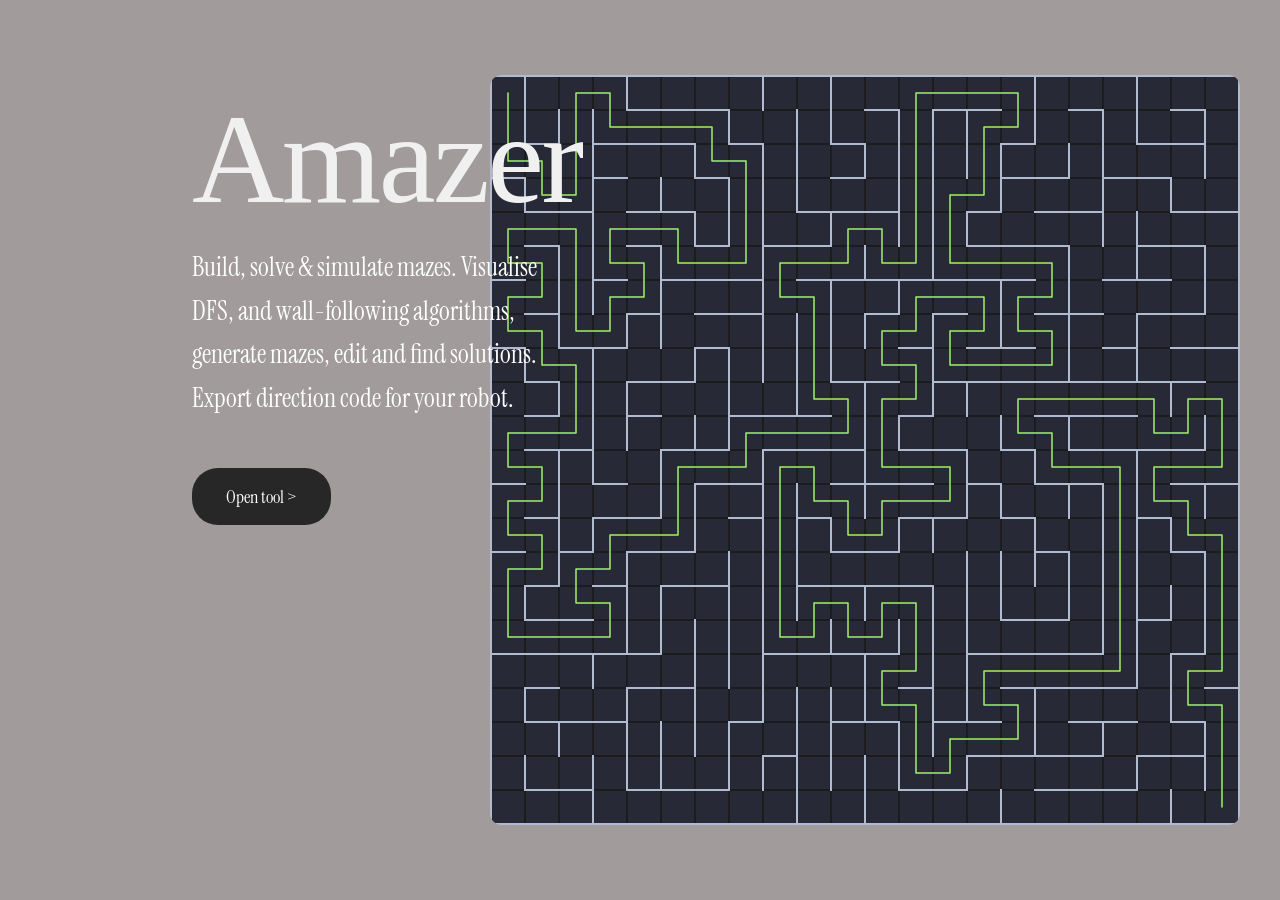
==== src/pages/home.html @ ba1363d7 "(commit96) Remapped all the files, created a home page, implemented maze generation and solving." ====
<!DOCTYPE html>
<html lang="en">
<head>
    <meta charset="UTF-8">
    <meta name="viewport" content="width=device-width, initial-scale=1.0">
    <title>Amazer</title>
    <link rel="preconnect" href="https://fonts.googleapis.com">
    <link rel="preconnect" href="https://fonts.gstatic.com" crossorigin>
    <link href="https://fonts.googleapis.com/css2?family=Instrument+Serif:ital@0;1&family=DM+Mono:wght@300;400&display=swap" rel="stylesheet">
    <link rel="stylesheet" href="../../src/css/home.css">
</head>
<body>
    <div class="bg-layer" id="bgLayer"></div>
    <div class="content">
        <h1>Amazer</h1>
        <p class="sub">Build, solve & simulate mazes. Visualise DFS, and wall-following algorithms, <br>generate mazes, edit and find solutions. Export direction code for your robot.</p>
        <a href="../../index.html" class="cta">
            Open tool  >
        </a>
    </div>
    <script src="../../src/JS/home.js"></script>
</body>
</html>
---- src/css/home.css ----
body 
{
    margin: 0;
    padding: 8vw;
    background: #a19b9b;
    height: 100vh;
    overflow: hidden;
}            

.maze-canvas 
{
    position: absolute;
    top: 50%;
    transform: translateY(-50%);
    right: 40px;
    left: auto !important;
    border-radius: 12px;
}

*, *::before, *::after 
{
    box-sizing: border-box;
    margin: 0;
    padding: 0;
}

.content 
{
    position: relative;
    z-index: 2;
    padding: 0 7vw;
    max-width: 680px;
}

h1 
{
    font-size: clamp(6.8rem, 10vw, 9.5rem);
    font-weight: 400;
    line-height: 0.9;
    letter-spacing: -0.02em;
    margin-bottom: 1.8rem;
    color: #f0f0f0;
}

.sub 
{
    font-family: 'Instrument Serif', serif;
    font-size: 1.6rem;
    font-weight: 300;
    color: #ffffff;
    line-height: 1.7;
    max-width: 380px;
    margin-bottom: 3rem;
}

.cta 
{
    display: inline-flex;
    align-items: center;
    gap: 0.9rem;
    padding: 0.9rem 2rem;
    border: 2px solid transparent;
    border-radius: 26px;
    color: #ffffff;
    text-decoration: none;
    font-family: 'Instrument Serif', serif;
    font-size: 1.15rem;
    background: #272727;
    transition: border-color 0.2s, color 0.2s, background 0.2s, box-shadow 0.2s;
    cursor: pointer;
}

.cta:hover 
{
    background: #414141;
}
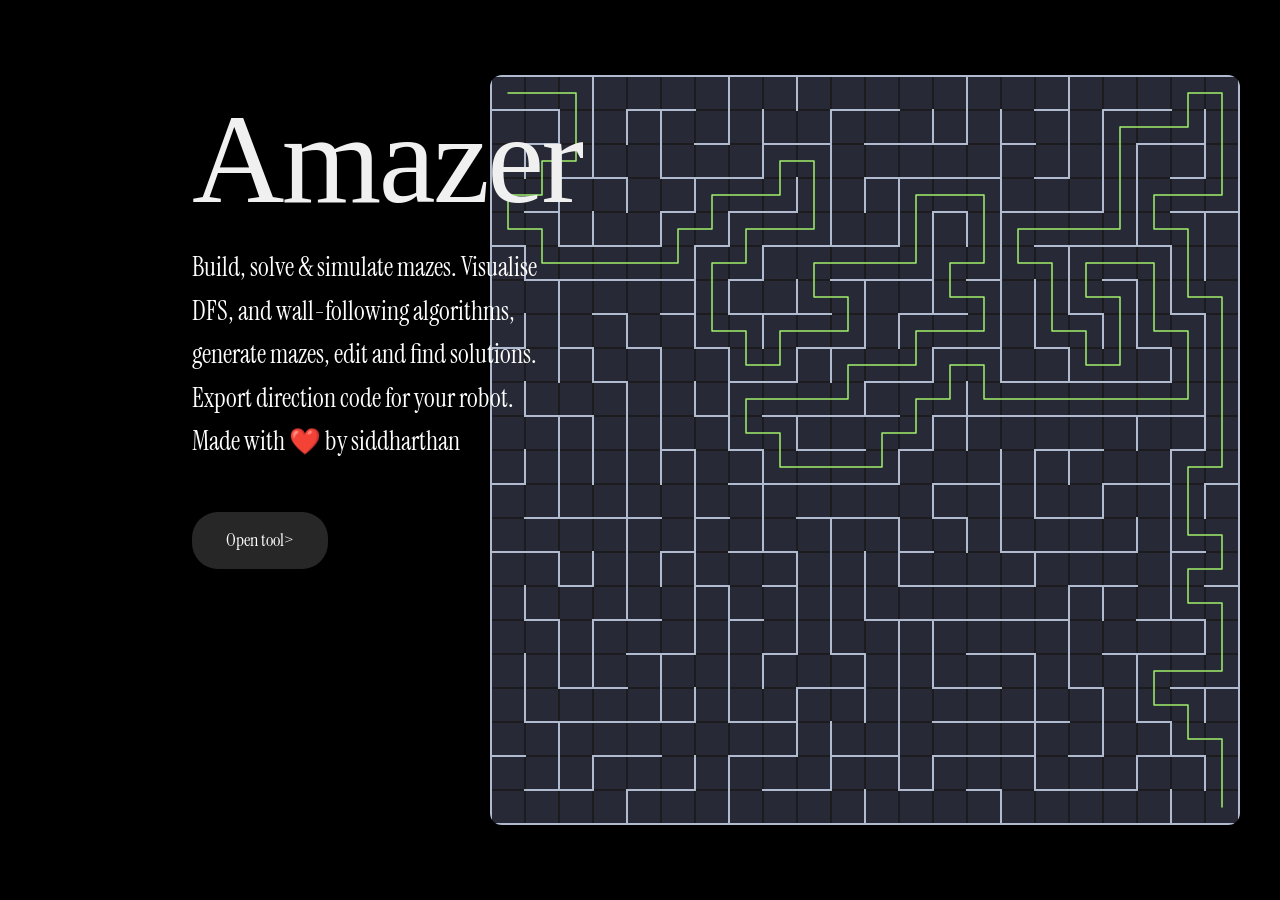
==== commit 4584f752: "(commit97) Made changes to home.css." ====
--- a/src/pages/home.html
+++ b/src/pages/home.html
@@ -13,9 +13,9 @@
     <div class="bg-layer" id="bgLayer"></div>
     <div class="content">
         <h1>Amazer</h1>
-        <p class="sub">Build, solve & simulate mazes. Visualise DFS, and wall-following algorithms, <br>generate mazes, edit and find solutions. Export direction code for your robot.</p>
-        <a href="../../index.html" class="cta">
-            Open tool  >
+        <p class="sub">Build, solve & simulate mazes. Visualise DFS, and wall-following algorithms, <br>generate mazes, edit and find solutions. Export direction code for your robot.<br>Made with ❤️ by siddharthan</p>
+        <a href="../../index.html" target="_blank" class="cta">
+            Open tool>
         </a>
     </div>
     <script src="../../src/JS/home.js"></script>
--- a/src/css/home.css
+++ b/src/css/home.css
@@ -2,7 +2,7 @@
 {
     margin: 0;
     padding: 8vw;
-    background: #a19b9b;
+    background: #000000;
     height: 100vh;
     overflow: hidden;
 }            
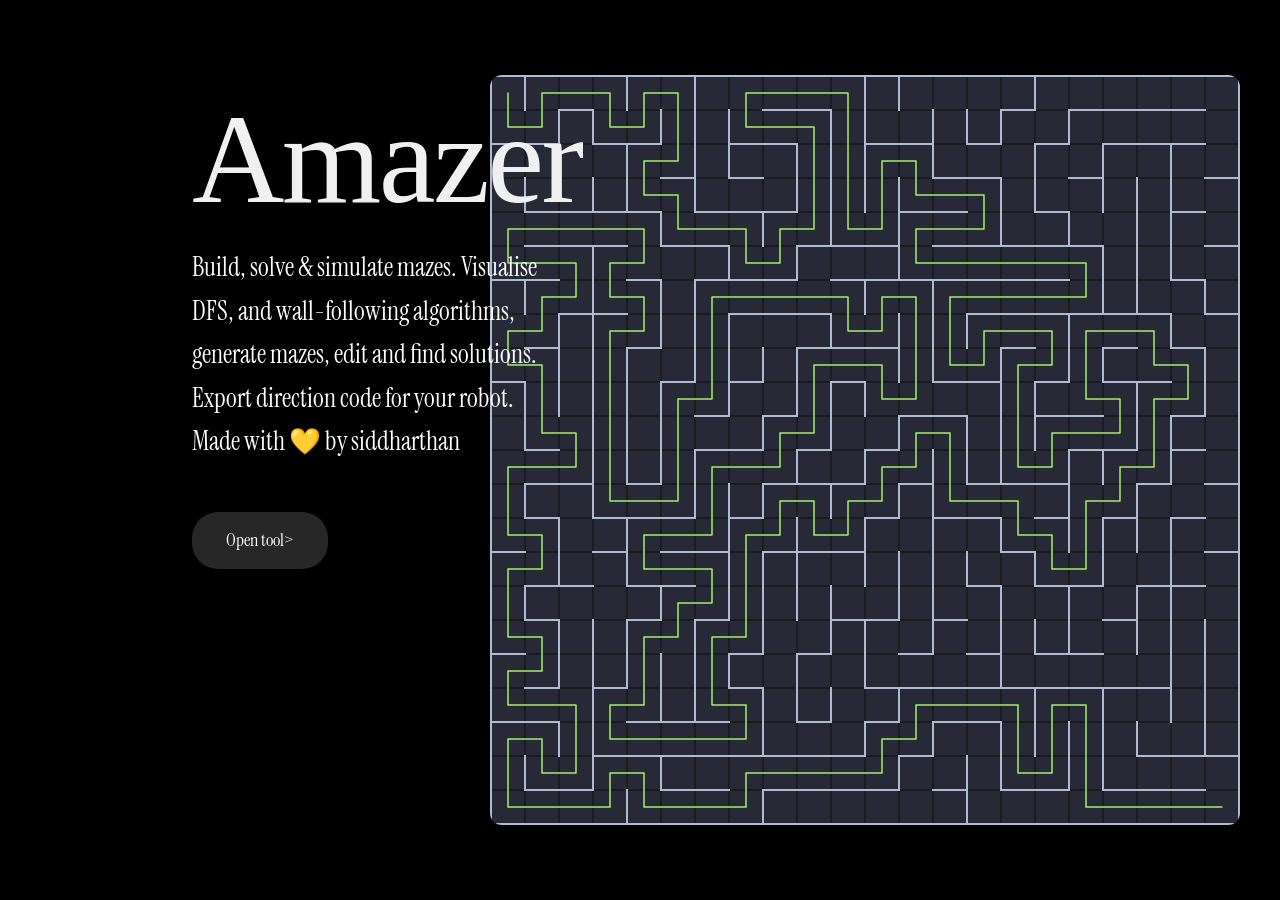
==== commit c2c68182: "(commit98) Readme updtae, mentioned AI use." ====
--- a/src/pages/home.html
+++ b/src/pages/home.html
@@ -13,7 +13,7 @@
     <div class="bg-layer" id="bgLayer"></div>
     <div class="content">
         <h1>Amazer</h1>
-        <p class="sub">Build, solve & simulate mazes. Visualise DFS, and wall-following algorithms, <br>generate mazes, edit and find solutions. Export direction code for your robot.<br>Made with ❤️ by siddharthan</p>
+        <p class="sub">Build, solve & simulate mazes. Visualise DFS, and wall-following algorithms, <br>generate mazes, edit and find solutions. Export direction code for your robot.<br>Made with 💛 by siddharthan</p>
         <a href="../../index.html" target="_blank" class="cta">
             Open tool>
         </a>
